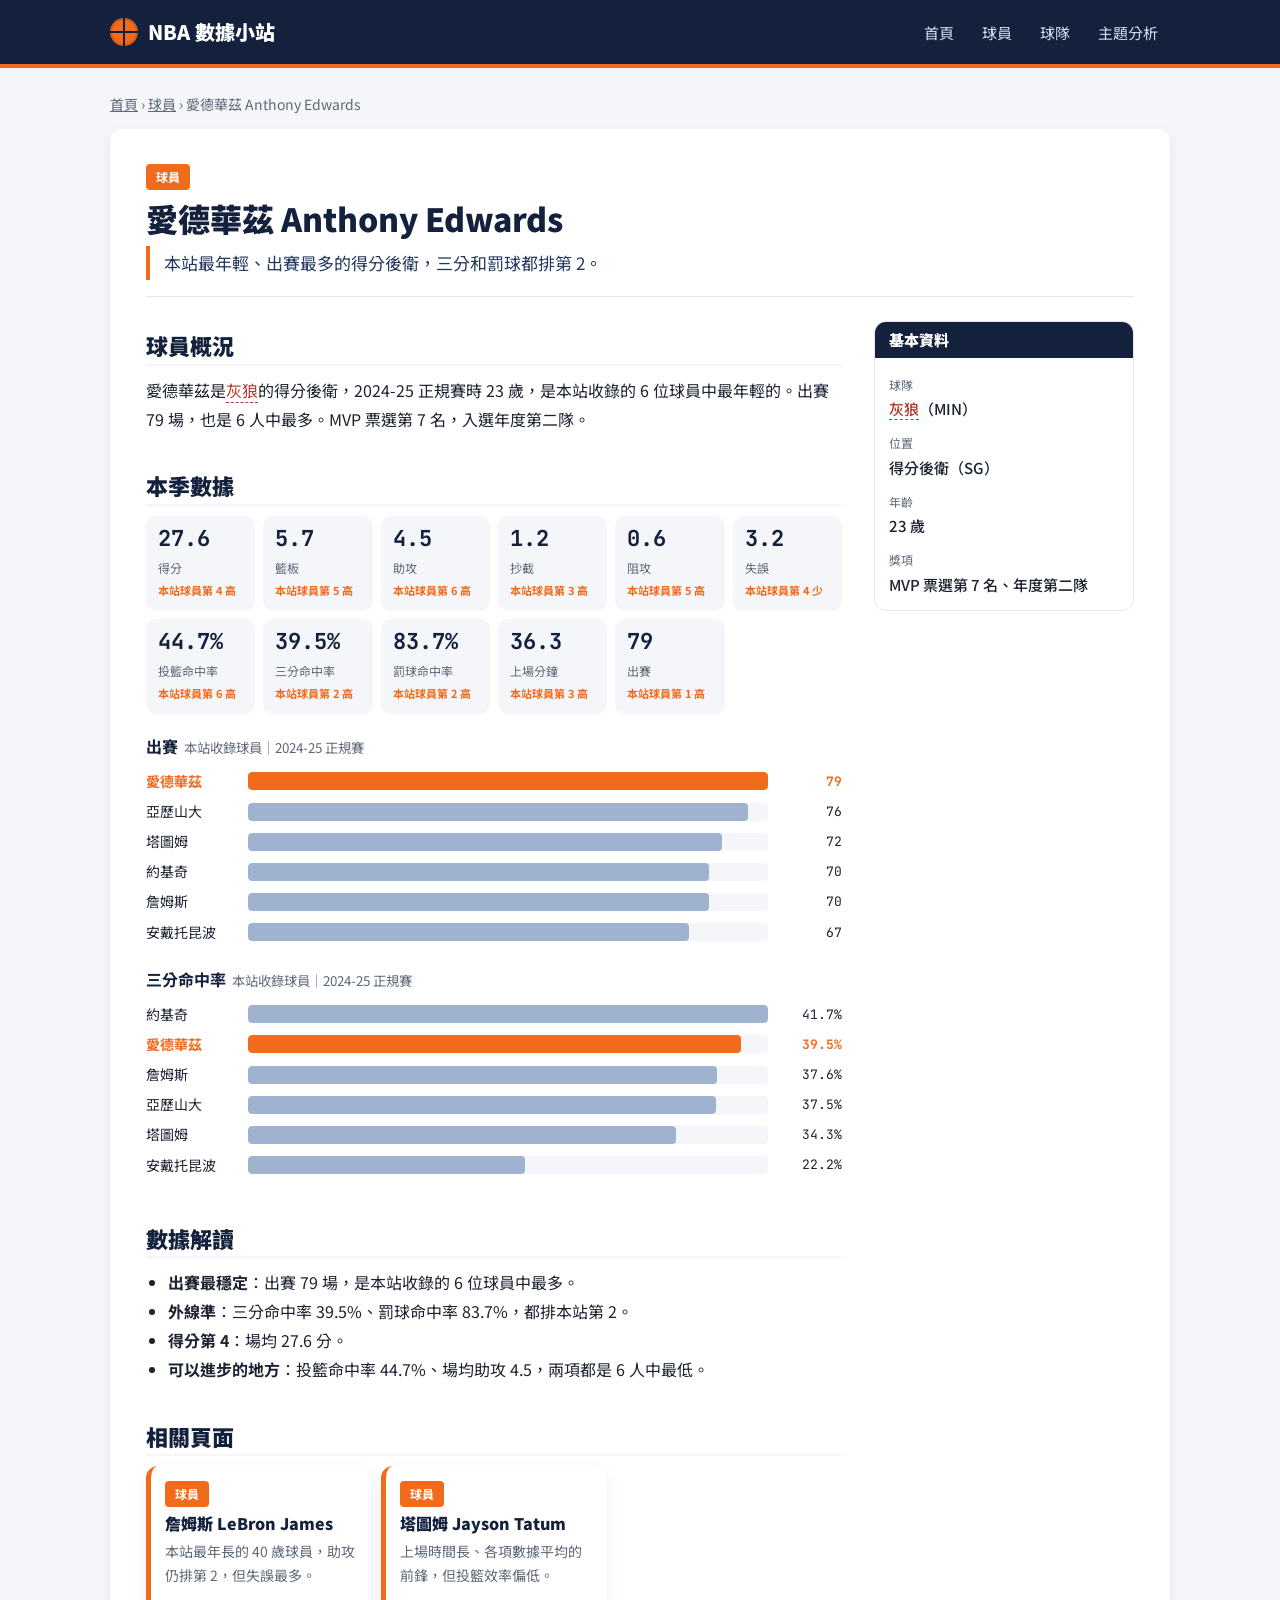
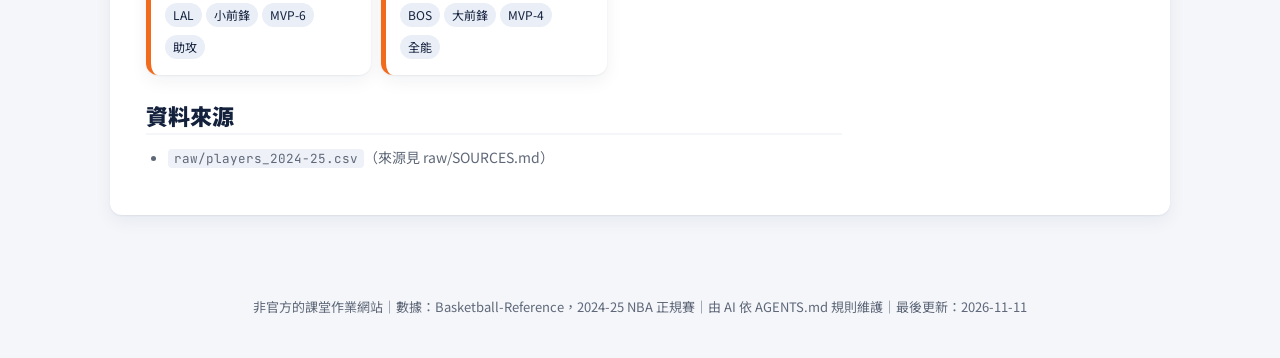
==== wiki/players/anthony-edwards.html @ 7522b1c2 "初版上傳" ====
<!DOCTYPE html>
<html lang="zh-Hant-TW">
<head>
  <meta charset="UTF-8">
  <meta name="viewport" content="width=device-width, initial-scale=1">
  <title>愛德華茲 Anthony Edwards｜NBA 數據小站</title>
  <meta name="description" content="本站最年輕、出賽最多的得分後衛，三分和罰球都排第 2。">
  <link rel="stylesheet" href="../../assets/style.css">
</head>
<body data-page-id="anthony-edwards" data-root="../../">
  <header class="site-header">
    <div class="inner">
      <a class="logo" href="../../index.html"><span class="logo-mark" aria-hidden="true"></span>NBA 數據小站</a>
      <nav class="site-nav" aria-label="主要分類">
        <a href="../../index.html">首頁</a>
        <a href="../../index.html#players">球員</a>
        <a href="../../index.html#teams">球隊</a>
        <a href="../../index.html#topics">主題分析</a>
      </nav>
    </div>
  </header>

  <main class="page">
    <nav class="breadcrumb"><a href="../../index.html">首頁</a> › <a href="../../index.html#players">球員</a> › 愛德華茲 Anthony Edwards</nav>

    <article class="wiki-article">
    <header class="article-head">
      <span class="badge cat-players">球員</span>
      <h1>愛德華茲 Anthony Edwards</h1>
      <p class="summary">本站最年輕、出賽最多的得分後衛，三分和罰球都排第 2。</p>
    </header>

    <aside class="infobox">
      <h2>基本資料</h2>
      <dl>
        <dt>球隊</dt><dd><span class="redlink" title="尚未建立頁面">灰狼</span>（MIN）</dd>
        <dt>位置</dt><dd>得分後衛（SG）</dd>
        <dt>年齡</dt><dd>23 歲</dd>
        <dt>獎項</dt><dd>MVP 票選第 7 名、年度第二隊</dd>
      </dl>
    </aside>

    <section class="section" id="overview">
      <h2>球員概況</h2>
      <p>愛德華茲是<span class="redlink" title="尚未建立頁面">灰狼</span>的得分後衛，2024-25 正規賽時 23 歲，是本站收錄的 6 位球員中最年輕的。出賽 79 場，也是 6 人中最多。MVP 票選第 7 名，入選年度第二隊。</p>
    </section>

    <section class="section" id="stats">
      <h2>本季數據</h2>
      <div class="stat-table" data-source="players" data-id="anthony-edwards"></div>
      <figure class="bar-chart" data-source="players" data-metric="g" data-highlight="anthony-edwards"></figure>
      <figure class="bar-chart" data-source="players" data-metric="fg3_pct" data-highlight="anthony-edwards"></figure>
    </section>

    <section class="section" id="analysis">
      <h2>數據解讀</h2>
      <ul>
        <li><b>出賽最穩定</b>：出賽 79 場，是本站收錄的 6 位球員中最多。</li>
        <li><b>外線準</b>：三分命中率 39.5%、罰球命中率 83.7%，都排本站第 2。</li>
        <li><b>得分第 4</b>：場均 27.6 分。</li>
        <li><b>可以進步的地方</b>：投籃命中率 44.7%、場均助攻 4.5，兩項都是 6 人中最低。</li>
      </ul>
    </section>

    <section class="section" id="related">
      <h2>相關頁面</h2>
      <div class="related-list" data-related></div>
    </section>

    <section class="section sources" id="sources">
      <h2>資料來源</h2>
      <ul>
        <li><code>raw/players_2024-25.csv</code>（來源見 raw/SOURCES.md）</li>
      </ul>
    </section>
    </article>
  </main>

  <footer class="site-footer">
    非官方的課堂作業網站｜數據：Basketball-Reference，2024-25 NBA 正規賽｜由 AI 依 AGENTS.md 規則維護｜最後更新：<time>2026-11-11</time>
  </footer>
  <script src="../../assets/main.js"></script>
</body>
</html>
---- assets/style.css ----
/* NBA 數據小站 — 唯一的樣式檔（規則見 AGENTS.md 第 11 節） */
@import url("https://fonts.googleapis.com/css2?family=Noto+Sans+TC:wght@400;500;700;900&family=JetBrains+Mono:wght@500;700&display=swap");

:root {
  --court: #13213c;
  --court-2: #22365e;
  --orange: #f26b1d;
  --bar: #9fb3d1;
  --bg: #f4f6fa;
  --card: #ffffff;
  --text: #1c2230;
  --muted: #5f6878;
  --line: #e1e6ef;
  --cat-players: #f26b1d;
  --cat-teams: #2f6fd6;
  --cat-topics: #1f9d74;
  --radius: 12px;
  --shadow: 0 1px 2px rgba(19, 33, 60, .06), 0 6px 18px rgba(19, 33, 60, .06);
  --sans: "Noto Sans TC", system-ui, sans-serif;
  --mono: "JetBrains Mono", Consolas, monospace;
}

* { box-sizing: border-box; }
html { scroll-behavior: smooth; }
body { margin: 0; background: var(--bg); color: var(--text); font-family: var(--sans); font-size: 16px; line-height: 1.8; }
a { color: var(--orange); }
h1, h2, h3 { color: var(--court); line-height: 1.3; font-weight: 900; }

/* ---------- 頁首 ---------- */
.site-header { background: var(--court); border-bottom: 4px solid var(--orange); }
.site-header .inner {
  max-width: 1100px; margin: 0 auto; padding: 14px 20px;
  display: flex; align-items: center; gap: 24px; flex-wrap: wrap;
}
.logo { color: #fff; text-decoration: none; font-weight: 900; font-size: 20px; display: flex; align-items: center; gap: 10px; }
.logo-mark {
  width: 28px; height: 28px; border-radius: 50%; background: var(--orange); position: relative; flex: none;
  box-shadow: inset 0 0 0 2px rgba(0, 0, 0, .15);
}
.logo-mark::before, .logo-mark::after { content: ""; position: absolute; background: var(--court); }
.logo-mark::before { left: 13px; top: 0; bottom: 0; width: 2px; }
.logo-mark::after { top: 13px; left: 0; right: 0; height: 2px; }
.site-nav { display: flex; gap: 4px; flex-wrap: wrap; margin-left: auto; }
.site-nav a { color: #d6deef; text-decoration: none; padding: 4px 12px; border-radius: 999px; font-size: 15px; }
.site-nav a:hover { background: var(--court-2); color: #fff; }

/* ---------- 版面 ---------- */
.page { max-width: 1100px; margin: 0 auto; padding: 24px 20px 56px; }
.breadcrumb { font-size: 14px; color: var(--muted); margin-bottom: 12px; }
.breadcrumb a { color: var(--muted); }

/* ---------- 首頁 ---------- */
.hero {
  background: var(--court); color: #fff; border-radius: var(--radius); padding: 40px 36px; margin-bottom: 28px;
  position: relative; overflow: hidden;
}
.hero::after {
  content: ""; position: absolute; right: -80px; bottom: -120px; width: 320px; height: 320px; border-radius: 50%;
  border: 3px solid rgba(255, 255, 255, .08); box-shadow: 0 0 0 60px rgba(242, 107, 29, .06);
}
.hero h1 { color: #fff; font-size: 36px; margin: 0 0 8px; }
.hero p { margin: 0; color: #c9d3e8; max-width: 640px; }
.hero .stats { display: flex; gap: 32px; margin-top: 22px; flex-wrap: wrap; }
.hero .stat b { display: block; font-family: var(--mono); font-size: 28px; color: var(--orange); }
.hero .stat span { font-size: 13px; color: #a8b4cf; }

.toolbar { display: flex; gap: 12px; flex-wrap: wrap; align-items: center; margin-bottom: 20px; }
.search {
  flex: 1 1 260px; padding: 11px 16px; border-radius: 999px; border: 1px solid var(--line);
  background: var(--card); font: inherit; font-size: 15px;
}
.search:focus { outline: 2px solid var(--court-2); outline-offset: 1px; }
.filters { display: flex; gap: 6px; flex-wrap: wrap; }
.filter {
  border: 1px solid var(--line); background: var(--card); color: var(--text);
  padding: 6px 14px; border-radius: 999px; font: inherit; font-size: 14px; cursor: pointer;
}
.filter[aria-pressed="true"] { background: var(--court); color: #fff; border-color: var(--court); }

.category-block { margin-bottom: 32px; scroll-margin-top: 16px; }
.category-block h2 { display: flex; align-items: baseline; gap: 10px; font-size: 22px; margin: 0 0 12px; }
.category-block h2 small { font-size: 14px; color: var(--muted); font-weight: 400; }
.card-grid { display: grid; grid-template-columns: repeat(auto-fill, minmax(240px, 1fr)); gap: 14px; }
.card {
  display: block; background: var(--card); border-radius: var(--radius); box-shadow: var(--shadow);
  padding: 18px; text-decoration: none; color: var(--text); border-left: 5px solid var(--cat-color, var(--court));
  transition: transform .15s ease, box-shadow .15s ease;
}
.card:hover { transform: translateY(-2px); box-shadow: 0 8px 22px rgba(19, 33, 60, .12); }
.card h3 { margin: 6px 0; font-size: 18px; }
.card p { margin: 0 0 10px; font-size: 14px; color: var(--muted); line-height: 1.7; }
.empty { color: var(--muted); }

.home-chart { background: var(--card); border-radius: var(--radius); box-shadow: var(--shadow); padding: 22px 26px; margin-bottom: 28px; }
.home-chart h2 { margin: 0 0 4px; font-size: 20px; }
.home-chart p { margin: 0 0 12px; color: var(--muted); font-size: 14px; }

.how { background: var(--card); border-radius: var(--radius); box-shadow: var(--shadow); padding: 24px 28px; }
.how h2 { margin-top: 0; font-size: 22px; }
.flow { display: grid; grid-template-columns: 1fr auto 1fr auto 1fr; gap: 10px; align-items: center; margin: 16px 0; }
.flow-step { border: 1px solid var(--line); border-radius: var(--radius); padding: 14px; text-align: center; background: var(--bg); }
.flow-step b { display: block; color: var(--court); font-size: 16px; font-family: var(--mono); }
.flow-step span { font-size: 13px; color: var(--muted); }
.flow-arrow { color: var(--orange); font-weight: 900; font-size: 20px; }

/* ---------- 標籤 ---------- */
.badge {
  display: inline-block; font-size: 12px; font-weight: 700; color: #fff;
  background: var(--cat-color, var(--court)); padding: 2px 10px; border-radius: 4px;
}
.cat-players { --cat-color: var(--cat-players); }
.cat-teams { --cat-color: var(--cat-teams); }
.cat-topics { --cat-color: var(--cat-topics); }
.tag { display: inline-block; font-size: 12px; color: var(--court); background: #e9eef7; padding: 1px 8px; border-radius: 999px; margin: 0 4px 4px 0; }

/* ---------- 文章 ---------- */
.wiki-article {
  background: var(--card); border-radius: var(--radius); box-shadow: var(--shadow);
  padding: 32px 36px; display: grid; grid-template-columns: minmax(0, 1fr) 260px; gap: 0 32px;
}
.article-head { grid-column: 1 / -1; border-bottom: 1px solid var(--line); padding-bottom: 16px; margin-bottom: 8px; }
.article-head h1 { font-size: 32px; margin: 8px 0 6px; }
.summary { margin: 0; font-size: 17px; color: var(--court-2); border-left: 4px solid var(--orange); padding: 2px 0 2px 14px; }
.infobox {
  grid-column: 2; grid-row: 2 / span 20; align-self: start; position: sticky; top: 16px;
  border: 1px solid var(--line); border-radius: var(--radius); overflow: hidden; margin-top: 16px;
}
.infobox h2 { margin: 0; font-size: 15px; background: var(--court); color: #fff; padding: 8px 14px; }
.infobox dl { margin: 0; padding: 6px 14px 12px; }
.infobox dt { font-size: 12px; color: var(--muted); margin-top: 10px; }
.infobox dd { margin: 0; font-size: 15px; font-weight: 500; }
.section { grid-column: 1; min-width: 0; }
.section h2 { font-size: 22px; margin: 26px 0 10px; padding-bottom: 4px; border-bottom: 2px solid var(--bg); }
.section p { margin: 0 0 12px; }
.section ul, .section ol { padding-left: 22px; margin: 0 0 12px; }
.wikilink { color: var(--court-2); font-weight: 700; text-decoration: none; border-bottom: 2px solid rgba(242, 107, 29, .4); }
.wikilink:hover { color: var(--orange); }
.redlink { color: #b23b2e; border-bottom: 1px dashed #b23b2e; cursor: help; }
.callout { background: #fff4ec; border-left: 4px solid var(--orange); padding: 10px 14px; border-radius: 0 var(--radius) var(--radius) 0; }
code { font-family: var(--mono); font-size: .9em; background: #eef1f7; padding: 1px 6px; border-radius: 4px; }

/* ---------- 數據表 ---------- */
.stat-table { display: grid; grid-template-columns: repeat(auto-fill, minmax(104px, 1fr)); gap: 8px; margin: 4px 0 18px; }
.stat-cell { background: var(--bg); border-radius: 10px; padding: 10px 12px; }
.stat-cell b { display: block; font-family: var(--mono); font-size: 22px; color: var(--court); line-height: 1.2; }
.stat-cell span { font-size: 12px; color: var(--muted); }
.stat-cell .rank { display: block; font-size: 11px; color: var(--orange); font-weight: 700; }

/* ---------- 長條圖 ---------- */
.bar-chart { margin: 4px 0 20px; }
.bar-chart figcaption { font-weight: 700; color: var(--court); margin-bottom: 8px; }
.bar-chart figcaption small { font-weight: 400; color: var(--muted); margin-left: 6px; }
.bar-row { display: grid; grid-template-columns: 92px minmax(0, 1fr) 64px; gap: 10px; align-items: center; margin: 5px 0; font-size: 14px; }
.bar-label { white-space: nowrap; overflow: hidden; text-overflow: ellipsis; }
.bar-track { background: var(--bg); border-radius: 4px; height: 18px; position: relative; overflow: hidden; }
.bar-fill { position: absolute; top: 0; bottom: 0; background: var(--bar); border-radius: 4px; }
.bar-fill.negative { background: #d7dde8; }
.bar-zero { position: absolute; top: -2px; bottom: -2px; width: 2px; background: var(--muted); }
.bar-value { font-family: var(--mono); text-align: right; font-size: 13px; }
.bar-row.is-highlight .bar-fill { background: var(--orange); }
.bar-row.is-highlight .bar-label, .bar-row.is-highlight .bar-value { font-weight: 700; color: var(--orange); }

.related-list { display: grid; grid-template-columns: repeat(auto-fill, minmax(200px, 1fr)); gap: 10px; }
.related-list .card { padding: 12px 14px; }
.related-list .card h3 { font-size: 16px; }
.sources ul { font-size: 14px; color: var(--muted); }

/* ---------- 頁尾 ---------- */
.site-footer { text-align: center; font-size: 13px; color: var(--muted); padding: 24px 20px 40px; }

/* ---------- 手機版 ---------- */
@media (max-width: 760px) {
  .wiki-article { grid-template-columns: 1fr; padding: 22px 18px; }
  .infobox { grid-column: 1; grid-row: auto; position: static; }
  .hero { padding: 28px 22px; }
  .hero h1 { font-size: 28px; }
  .flow { grid-template-columns: 1fr; }
  .flow-arrow { transform: rotate(90deg); justify-self: center; }
  .site-nav { margin-left: 0; }
  .bar-row { grid-template-columns: 70px minmax(0, 1fr) 56px; font-size: 13px; }
}
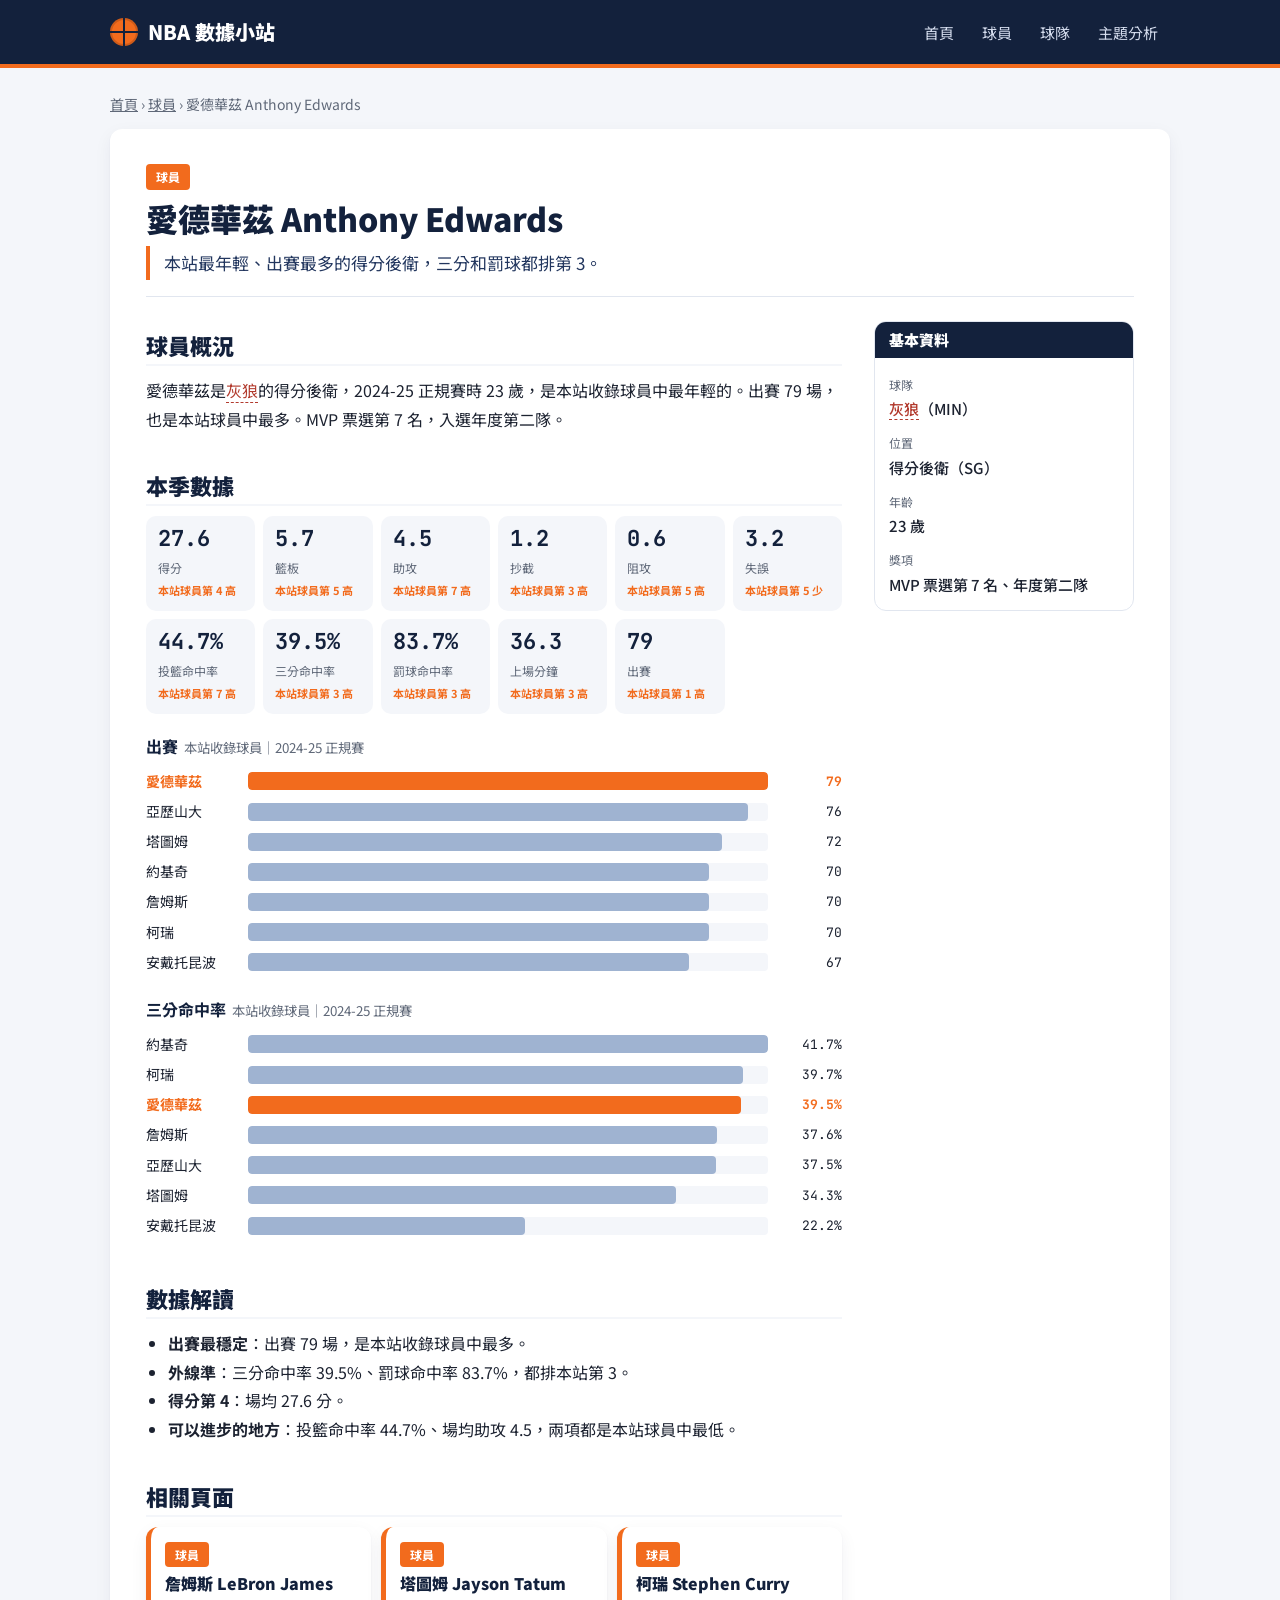
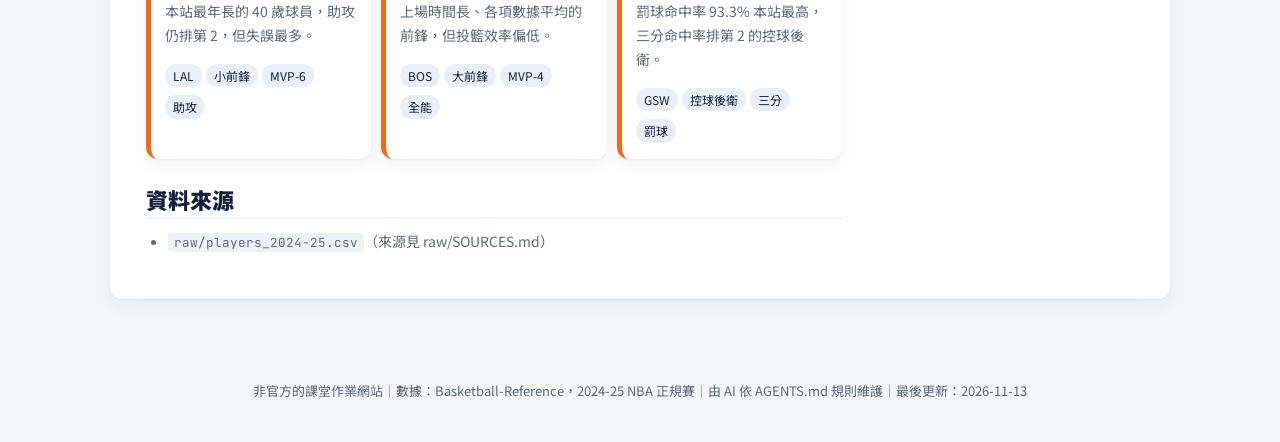
==== commit 1e56479b: "Add files via upload" ====
--- a/wiki/players/anthony-edwards.html
+++ b/wiki/players/anthony-edwards.html
@@ -4,7 +4,7 @@
   <meta charset="UTF-8">
   <meta name="viewport" content="width=device-width, initial-scale=1">
   <title>愛德華茲 Anthony Edwards｜NBA 數據小站</title>
-  <meta name="description" content="本站最年輕、出賽最多的得分後衛，三分和罰球都排第 2。">
+  <meta name="description" content="本站最年輕、出賽最多的得分後衛，三分和罰球都排第 3。">
   <link rel="stylesheet" href="../../assets/style.css">
 </head>
 <body data-page-id="anthony-edwards" data-root="../../">
@@ -27,7 +27,7 @@
     <header class="article-head">
       <span class="badge cat-players">球員</span>
       <h1>愛德華茲 Anthony Edwards</h1>
-      <p class="summary">本站最年輕、出賽最多的得分後衛，三分和罰球都排第 2。</p>
+      <p class="summary">本站最年輕、出賽最多的得分後衛，三分和罰球都排第 3。</p>
     </header>
 
     <aside class="infobox">
@@ -42,7 +42,7 @@
 
     <section class="section" id="overview">
       <h2>球員概況</h2>
-      <p>愛德華茲是<span class="redlink" title="尚未建立頁面">灰狼</span>的得分後衛，2024-25 正規賽時 23 歲，是本站收錄的 6 位球員中最年輕的。出賽 79 場，也是 6 人中最多。MVP 票選第 7 名，入選年度第二隊。</p>
+      <p>愛德華茲是<span class="redlink" title="尚未建立頁面">灰狼</span>的得分後衛，2024-25 正規賽時 23 歲，是本站收錄球員中最年輕的。出賽 79 場，也是本站球員中最多。MVP 票選第 7 名，入選年度第二隊。</p>
     </section>
 
     <section class="section" id="stats">
@@ -55,10 +55,10 @@
     <section class="section" id="analysis">
       <h2>數據解讀</h2>
       <ul>
-        <li><b>出賽最穩定</b>：出賽 79 場，是本站收錄的 6 位球員中最多。</li>
-        <li><b>外線準</b>：三分命中率 39.5%、罰球命中率 83.7%，都排本站第 2。</li>
+        <li><b>出賽最穩定</b>：出賽 79 場，是本站收錄球員中最多。</li>
+        <li><b>外線準</b>：三分命中率 39.5%、罰球命中率 83.7%，都排本站第 3。</li>
         <li><b>得分第 4</b>：場均 27.6 分。</li>
-        <li><b>可以進步的地方</b>：投籃命中率 44.7%、場均助攻 4.5，兩項都是 6 人中最低。</li>
+        <li><b>可以進步的地方</b>：投籃命中率 44.7%、場均助攻 4.5，兩項都是本站球員中最低。</li>
       </ul>
     </section>
 
@@ -77,7 +77,7 @@
   </main>
 
   <footer class="site-footer">
-    非官方的課堂作業網站｜數據：Basketball-Reference，2024-25 NBA 正規賽｜由 AI 依 AGENTS.md 規則維護｜最後更新：<time>2026-11-11</time>
+    非官方的課堂作業網站｜數據：Basketball-Reference，2024-25 NBA 正規賽｜由 AI 依 AGENTS.md 規則維護｜最後更新：<time>2026-11-13</time>
   </footer>
   <script src="../../assets/main.js"></script>
 </body>
